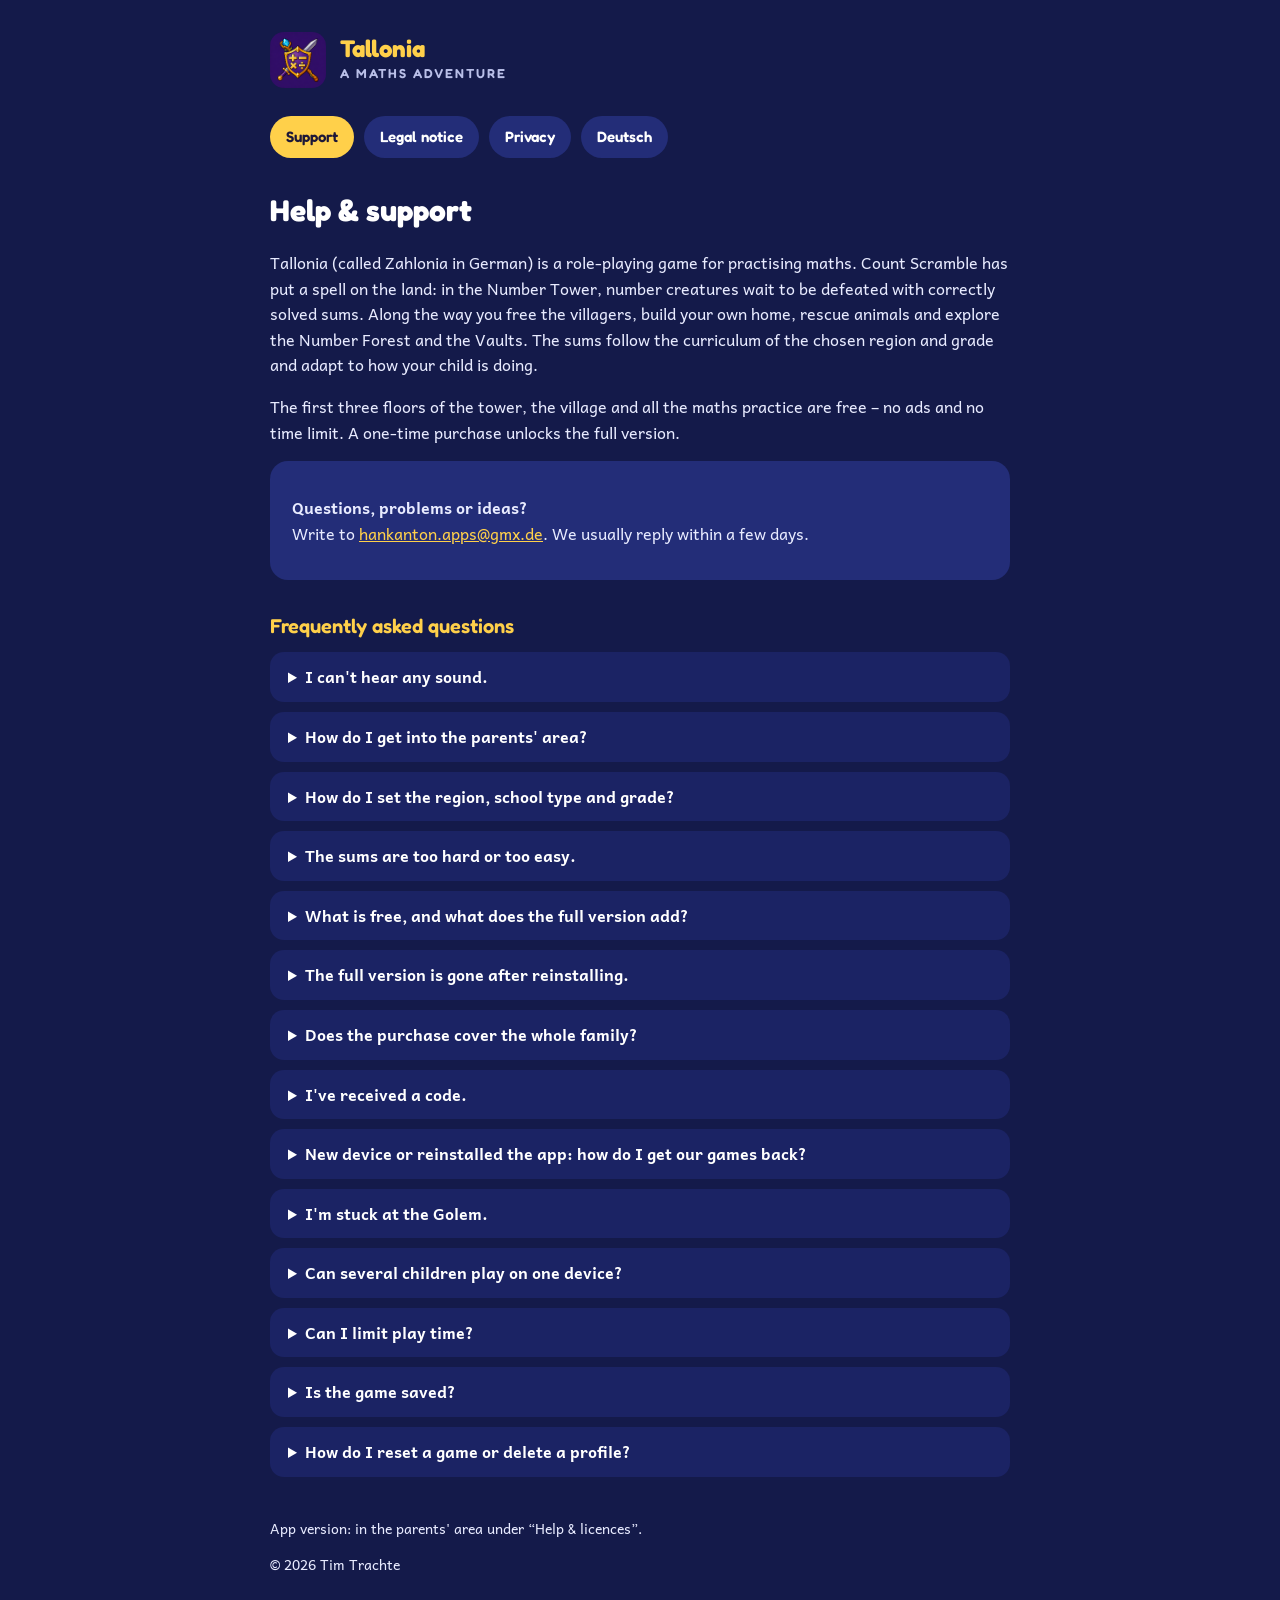
==== en/index.html @ e66a1f91 "Datenschutz und Support: iCloud-Sicherung und Kauf der Vollversion, neue Hilfe-Fragen, englische Sei" ====
<!doctype html>
<html lang="en">
<head>
  <meta charset="utf-8">
  <meta name="viewport" content="width=device-width, initial-scale=1">
  <title>Support – Tallonia: A Maths Adventure</title>
  <link rel="icon" href="../icons/icon-192.png">
  <link rel="stylesheet" href="../fonts.css">
  <link rel="stylesheet" href="../style.css">
</head>
<body>
<div class="wrap">
  <header>
    <img src="../icons/logo-256.png" alt="">
    <div><div class="t">Tallonia</div><div class="s">A Maths Adventure</div></div>
  </header>
  <nav>
    <a href="index.html" class="on">Support</a>
    <a href="legal-notice.html">Legal notice</a>
    <a href="privacy.html">Privacy</a>
    <a href="../index.html" lang="de">Deutsch</a>
  </nav>

  <h1>Help &amp; support</h1>
  <p>Tallonia (called Zahlonia in German) is a role-playing game for practising maths. Count Scramble has put a spell on the land: in the Number Tower, number creatures wait to be defeated with correctly solved sums. Along the way you free the villagers, build your own home, rescue animals and explore the Number Forest and the Vaults. The sums follow the curriculum of the chosen region and grade and adapt to how your child is doing.</p>
  <p>The first three floors of the tower, the village and all the maths practice are free – no ads and no time limit. A one-time purchase unlocks the full version.</p>

  <div class="card">
    <p><strong>Questions, problems or ideas?</strong><br>
    Write to <a href="mailto:hankanton.apps@gmx.de">hankanton.apps@gmx.de</a>. We usually reply within a few days.</p>
  </div>

  <h2>Frequently asked questions</h2>
  <details><summary>I can't hear any sound.</summary><p>Tallonia plays sound even in silent mode, like music and video apps. Check the device volume (volume buttons) and the sliders for music, sounds and voices under Settings in the game. To make the game quieter or mute it, use the volume buttons or the settings. If it still stays silent, please tell us which device and iOS version you are using.</p></details>
  <details><summary>How do I get into the parents' area?</summary><p>Tap “For parents” in the settings. A number is shown as a word; type it in as digits. You can also set your own parent PIN.</p></details>
  <details><summary>How do I set the region, school type and grade?</summary><p>In the parents' area under “Play mode &amp; grade”. The curricula of all German federal states, Austria, the German-speaking and bilingual Swiss cantons, Liechtenstein and South Tyrol are included (the game is in English, the curricula are those of these regions). If you follow a different curriculum, choose “By Level” instead. Under “General”, “We're currently on…” lets you say which topic is being covered at school right now; that topic then comes up more often.</p></details>
  <details><summary>The sums are too hard or too easy.</summary><p>The game adapts to your child's progress: what is still shaky comes up more often, and after a mistake the same kind of sum soon returns with new numbers. If your child is ahead or wants to revise, choose “By Level” instead of “By My School” in the parents' area under “Play mode &amp; grade”. Under “General” you can also set how strong the creatures are; this does not change the sums themselves. “Progress” shows which topics are already secure.</p></details>
  <details><summary>What is free, and what does the full version add?</summary><p>Floors 1 to 3 of the tower, the village and the maths for every grade are free, with no ads and no time limit. The full version unlocks floors 4 to 10, the Number Forest, the Vaults, all animals and the upgrades for the village and your home. It is a one-time purchase, not a subscription. It can only be bought in the parents' area under “Full version”; there is no buy button in the game itself. The app shows the current price there, straight from the App Store.</p></details>
  <details><summary>The full version is gone after reinstalling.</summary><p>In the parents' area under “Full version”, tap “Restore purchases”. The device must be signed in with the same Apple Account that made the purchase. Usually the full version also comes back by itself when the app starts.</p></details>
  <details><summary>Does the purchase cover the whole family?</summary><p>Yes. The full version applies to all players on the device and, through Apple's Family Sharing, on your family's devices too. If “Ask to Buy” is turned on for a child's account, the purchase waits until a parent approves it; after that the full version appears by itself.</p></details>
  <details><summary>I've received a code.</summary><p>In the parents' area under “Full version”, tap “Redeem code”. Alternatively, tap your profile picture in the App Store and choose “Redeem Gift Card or Code”.</p></details>
  <details><summary>New device or reinstalled the app: how do I get our games back?</summary><p>Tallonia backs up the games to your family's iCloud account if iCloud is turned on on the device. On first launch on the new device, the app asks “Saved games found in iCloud”; tap “Restore” to continue from the last backup. Later you can do this in the parents' area under “General” → “Backup” → “Restore from iCloud…”. The backup is not a live sync: if you play on two devices in turn, each keeps its own games, and iCloud always holds the backup of the device that backed up last.</p></details>
  <details><summary>I'm stuck at the Golem.</summary><p>With gold and ore you can improve your weapon and armour at the smithy, and the herb shop sells potions. Both make the fight easier. Solving lots of sums correctly also makes you stronger over time.</p></details>
  <details><summary>Can several children play on one device?</summary><p>Yes. Up to six children each get their own profile with their own grade, and each child can have up to three games with their own hero. You manage this in the parents' area under “Players”.</p></details>
  <details><summary>Can I limit play time?</summary><p>Yes, in the parents' area under “Play time”: a limit per day, optionally different at weekends. When time is up, the game ends in a friendly way and saves. You can extend the time for one day.</p></details>
  <details><summary>Is the game saved?</summary><p>Yes, continuously on the device and also as a backup in your family's iCloud account (can be turned off in the parents' area under “General” → “Backup”). You can stop at any time with “Take a break” in the menu; next time it carries on from the same spot.</p></details>
  <details><summary>How do I reset a game or delete a profile?</summary><p>In the parents' area: “General” → “Reset game…”, and a child together with their games under “Players”. For safety, deleting has to be held down for three seconds.</p></details>

  <footer>
    <p>App version: in the parents' area under “Help &amp; licences”.</p>
    <p>© 2026 Tim Trachte</p>
  </footer>
</div>
</body>
</html>
---- fonts.css ----
/* Schriften lokal (keine Verbindung zu Google) – dieselben wie im Spiel, SIL Open Font License 1.1 */
@font-face {
  font-family: 'Fredoka';
  font-style: normal;
  font-weight: 300 700;
  font-display: swap;
  src: url(fonts/Fredoka-Variabel.ttf) format('truetype');
}
@font-face {
  font-family: 'Andika';
  font-style: normal;
  font-weight: 400;
  font-display: swap;
  src: url(fonts/Andika-Regular.ttf) format('truetype');
}
@font-face {
  font-family: 'Andika';
  font-style: normal;
  font-weight: 700;
  font-display: swap;
  src: url(fonts/Andika-Bold.ttf) format('truetype');
}
---- style.css ----
/* Farben aus dem Spiel (Menü „Zahlonia-Nacht“) */
:root { --bg: #141a4a; --panel: #232d78; --panel2: #1b2364; --text: #ffffff; --muted: #b9bfe8; --gold: #ffd04a; --ink: #1d1838; }
* { box-sizing: border-box; }
body { margin: 0; background: var(--bg); color: var(--text); font-family: 'Andika', system-ui, -apple-system, sans-serif; line-height: 1.6; }
.wrap { max-width: 780px; margin: 0 auto; padding: 32px 20px 60px; }
header { display: flex; align-items: center; gap: 14px; margin-bottom: 28px; }
header img { width: 56px; height: 56px; border-radius: 14px; }
header .t { font-family: 'Fredoka', 'Arial Rounded MT Bold', sans-serif; font-weight: 700; font-size: 24px; line-height: 1.1; color: var(--gold); }
header .s { color: var(--muted); font-family: 'Fredoka', sans-serif; font-size: 13px; font-weight: 600; letter-spacing: 2px; text-transform: uppercase; }
nav { display: flex; gap: 10px; flex-wrap: wrap; margin-bottom: 28px; }
nav a { background: var(--panel); color: var(--text); text-decoration: none; padding: 9px 16px; border-radius: 999px; font-family: 'Fredoka', sans-serif; font-weight: 600; font-size: 15px; }
nav a.on { background: var(--gold); color: var(--ink); }
h1 { font-family: 'Fredoka', 'Arial Rounded MT Bold', sans-serif; font-weight: 700; font-size: 30px; margin: 0 0 16px; text-wrap: balance; }
h2 { font-family: 'Fredoka', sans-serif; font-size: 20px; font-weight: 600; margin: 30px 0 8px; color: var(--gold); }
h3 { font-size: 16px; font-weight: 700; margin: 20px 0 6px; }
p, li { color: #e8ebff; }
a { color: var(--gold); }
strong { font-weight: 700; }
.card { background: var(--panel); border-radius: 18px; padding: 18px 22px; margin: 14px 0; }
.muted { color: var(--muted); font-size: 14px; }
footer { margin-top: 40px; color: var(--muted); font-size: 14px; }
details { background: var(--panel2); border-radius: 14px; padding: 12px 18px; margin: 10px 0; }
summary { font-weight: 700; cursor: pointer; }
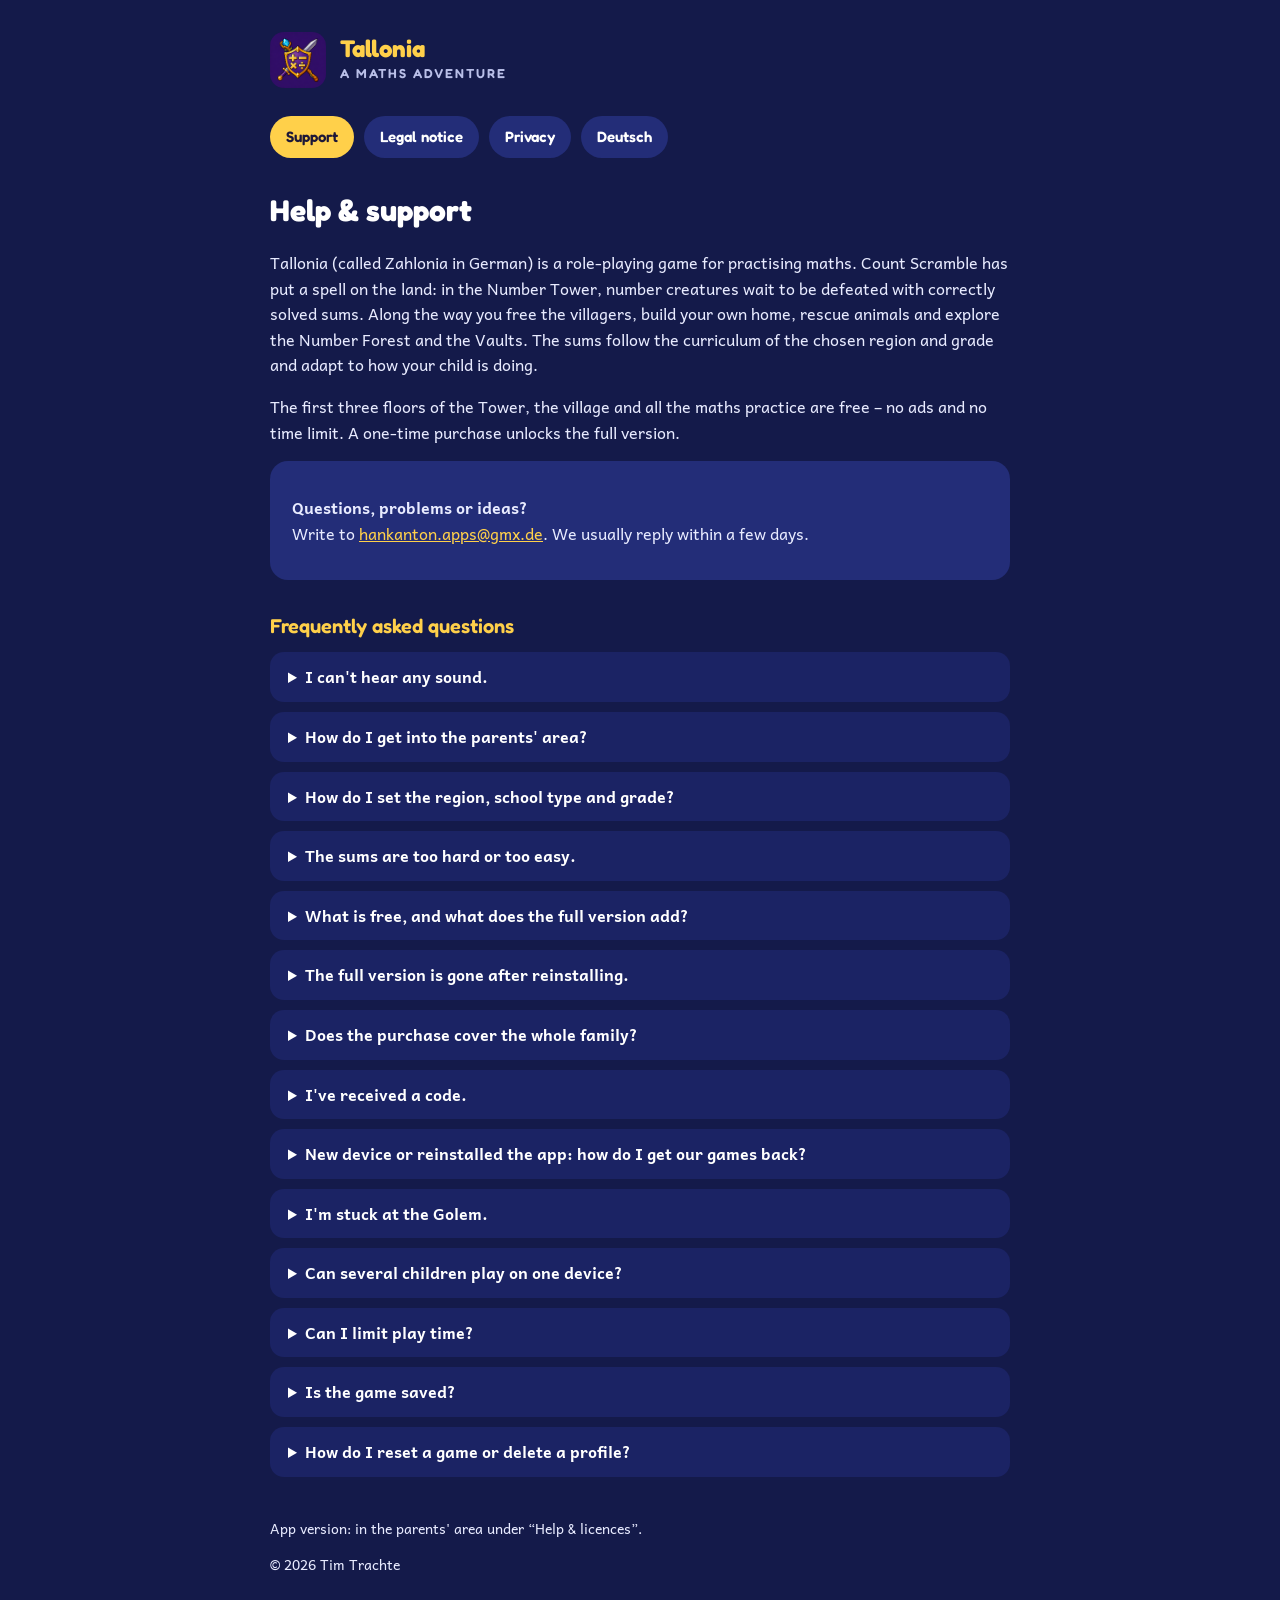
==== commit ef310aed: "Datenschutz und Support: Sicherung in iCloud im Apple Account des Geräts (statt „der Familie“), Appl" ====
--- a/en/index.html
+++ b/en/index.html
@@ -23,7 +23,7 @@
 
   <h1>Help &amp; support</h1>
   <p>Tallonia (called Zahlonia in German) is a role-playing game for practising maths. Count Scramble has put a spell on the land: in the Number Tower, number creatures wait to be defeated with correctly solved sums. Along the way you free the villagers, build your own home, rescue animals and explore the Number Forest and the Vaults. The sums follow the curriculum of the chosen region and grade and adapt to how your child is doing.</p>
-  <p>The first three floors of the tower, the village and all the maths practice are free – no ads and no time limit. A one-time purchase unlocks the full version.</p>
+  <p>The first three floors of the Tower, the village and all the maths practice are free – no ads and no time limit. A one-time purchase unlocks the full version.</p>
 
   <div class="card">
     <p><strong>Questions, problems or ideas?</strong><br>
@@ -35,15 +35,15 @@
   <details><summary>How do I get into the parents' area?</summary><p>Tap “For parents” in the settings. A number is shown as a word; type it in as digits. You can also set your own parent PIN.</p></details>
   <details><summary>How do I set the region, school type and grade?</summary><p>In the parents' area under “Play mode &amp; grade”. The curricula of all German federal states, Austria, the German-speaking and bilingual Swiss cantons, Liechtenstein and South Tyrol are included (the game is in English, the curricula are those of these regions). If you follow a different curriculum, choose “By Level” instead. Under “General”, “We're currently on…” lets you say which topic is being covered at school right now; that topic then comes up more often.</p></details>
   <details><summary>The sums are too hard or too easy.</summary><p>The game adapts to your child's progress: what is still shaky comes up more often, and after a mistake the same kind of sum soon returns with new numbers. If your child is ahead or wants to revise, choose “By Level” instead of “By My School” in the parents' area under “Play mode &amp; grade”. Under “General” you can also set how strong the creatures are; this does not change the sums themselves. “Progress” shows which topics are already secure.</p></details>
-  <details><summary>What is free, and what does the full version add?</summary><p>Floors 1 to 3 of the tower, the village and the maths for every grade are free, with no ads and no time limit. The full version unlocks floors 4 to 10, the Number Forest, the Vaults, all animals and the upgrades for the village and your home. It is a one-time purchase, not a subscription. It can only be bought in the parents' area under “Full version”; there is no buy button in the game itself. The app shows the current price there, straight from the App Store.</p></details>
+  <details><summary>What is free, and what does the full version add?</summary><p>Floors 1 to 3 of the Tower, the village and the maths for every grade are free, with no ads and no time limit. The full version unlocks Floors 4 to 10, the Number Forest, the Vaults, all animals and the upgrades for the village and your home. It is a one-time purchase, not a subscription. It can only be bought in the parents' area under “Full version”; there is no buy button in the game itself. The app shows the current price there, straight from the App Store.</p></details>
   <details><summary>The full version is gone after reinstalling.</summary><p>In the parents' area under “Full version”, tap “Restore purchases”. The device must be signed in with the same Apple Account that made the purchase. Usually the full version also comes back by itself when the app starts.</p></details>
   <details><summary>Does the purchase cover the whole family?</summary><p>Yes. The full version applies to all players on the device and, through Apple's Family Sharing, on your family's devices too. If “Ask to Buy” is turned on for a child's account, the purchase waits until a parent approves it; after that the full version appears by itself.</p></details>
   <details><summary>I've received a code.</summary><p>In the parents' area under “Full version”, tap “Redeem code”. Alternatively, tap your profile picture in the App Store and choose “Redeem Gift Card or Code”.</p></details>
-  <details><summary>New device or reinstalled the app: how do I get our games back?</summary><p>Tallonia backs up the games to your family's iCloud account if iCloud is turned on on the device. On first launch on the new device, the app asks “Saved games found in iCloud”; tap “Restore” to continue from the last backup. Later you can do this in the parents' area under “General” → “Backup” → “Restore from iCloud…”. The backup is not a live sync: if you play on two devices in turn, each keeps its own games, and iCloud always holds the backup of the device that backed up last.</p></details>
-  <details><summary>I'm stuck at the Golem.</summary><p>With gold and ore you can improve your weapon and armour at the smithy, and the herb shop sells potions. Both make the fight easier. Solving lots of sums correctly also makes you stronger over time.</p></details>
+  <details><summary>New device or reinstalled the app: how do I get our games back?</summary><p>Tallonia backs up the games to iCloud, in the Apple Account signed in on the device, if iCloud is turned on there. The new device must be signed in with the same Apple Account. On first launch on the new device, the app asks “Saved games found in iCloud”; tap “Restore” to continue from the last backup. Later you can do this in the parents' area under “General” → “Backup” → “Restore from iCloud…”. The backup is not a live sync: if you play on two devices in turn, each keeps its own games, and iCloud always holds the backup of the device that backed up last.</p></details>
+  <details><summary>I'm stuck at the Golem.</summary><p>With gold and ore you can improve your weapon and armour at the Forge, and the Herb Shop sells potions. Both make the fight easier. Solving lots of sums correctly also makes you stronger over time.</p></details>
   <details><summary>Can several children play on one device?</summary><p>Yes. Up to six children each get their own profile with their own grade, and each child can have up to three games with their own hero. You manage this in the parents' area under “Players”.</p></details>
   <details><summary>Can I limit play time?</summary><p>Yes, in the parents' area under “Play time”: a limit per day, optionally different at weekends. When time is up, the game ends in a friendly way and saves. You can extend the time for one day.</p></details>
-  <details><summary>Is the game saved?</summary><p>Yes, continuously on the device and also as a backup in your family's iCloud account (can be turned off in the parents' area under “General” → “Backup”). You can stop at any time with “Take a break” in the menu; next time it carries on from the same spot.</p></details>
+  <details><summary>Is the game saved?</summary><p>Yes, continuously on the device and also as a backup in iCloud, in the Apple Account on the device (can be turned off in the parents' area under “General” → “Backup”; “Delete iCloud backup…” there removes an existing copy). You can stop at any time with “Take a break” in the menu; next time it carries on from the same spot.</p></details>
   <details><summary>How do I reset a game or delete a profile?</summary><p>In the parents' area: “General” → “Reset game…”, and a child together with their games under “Players”. For safety, deleting has to be held down for three seconds.</p></details>
 
   <footer>
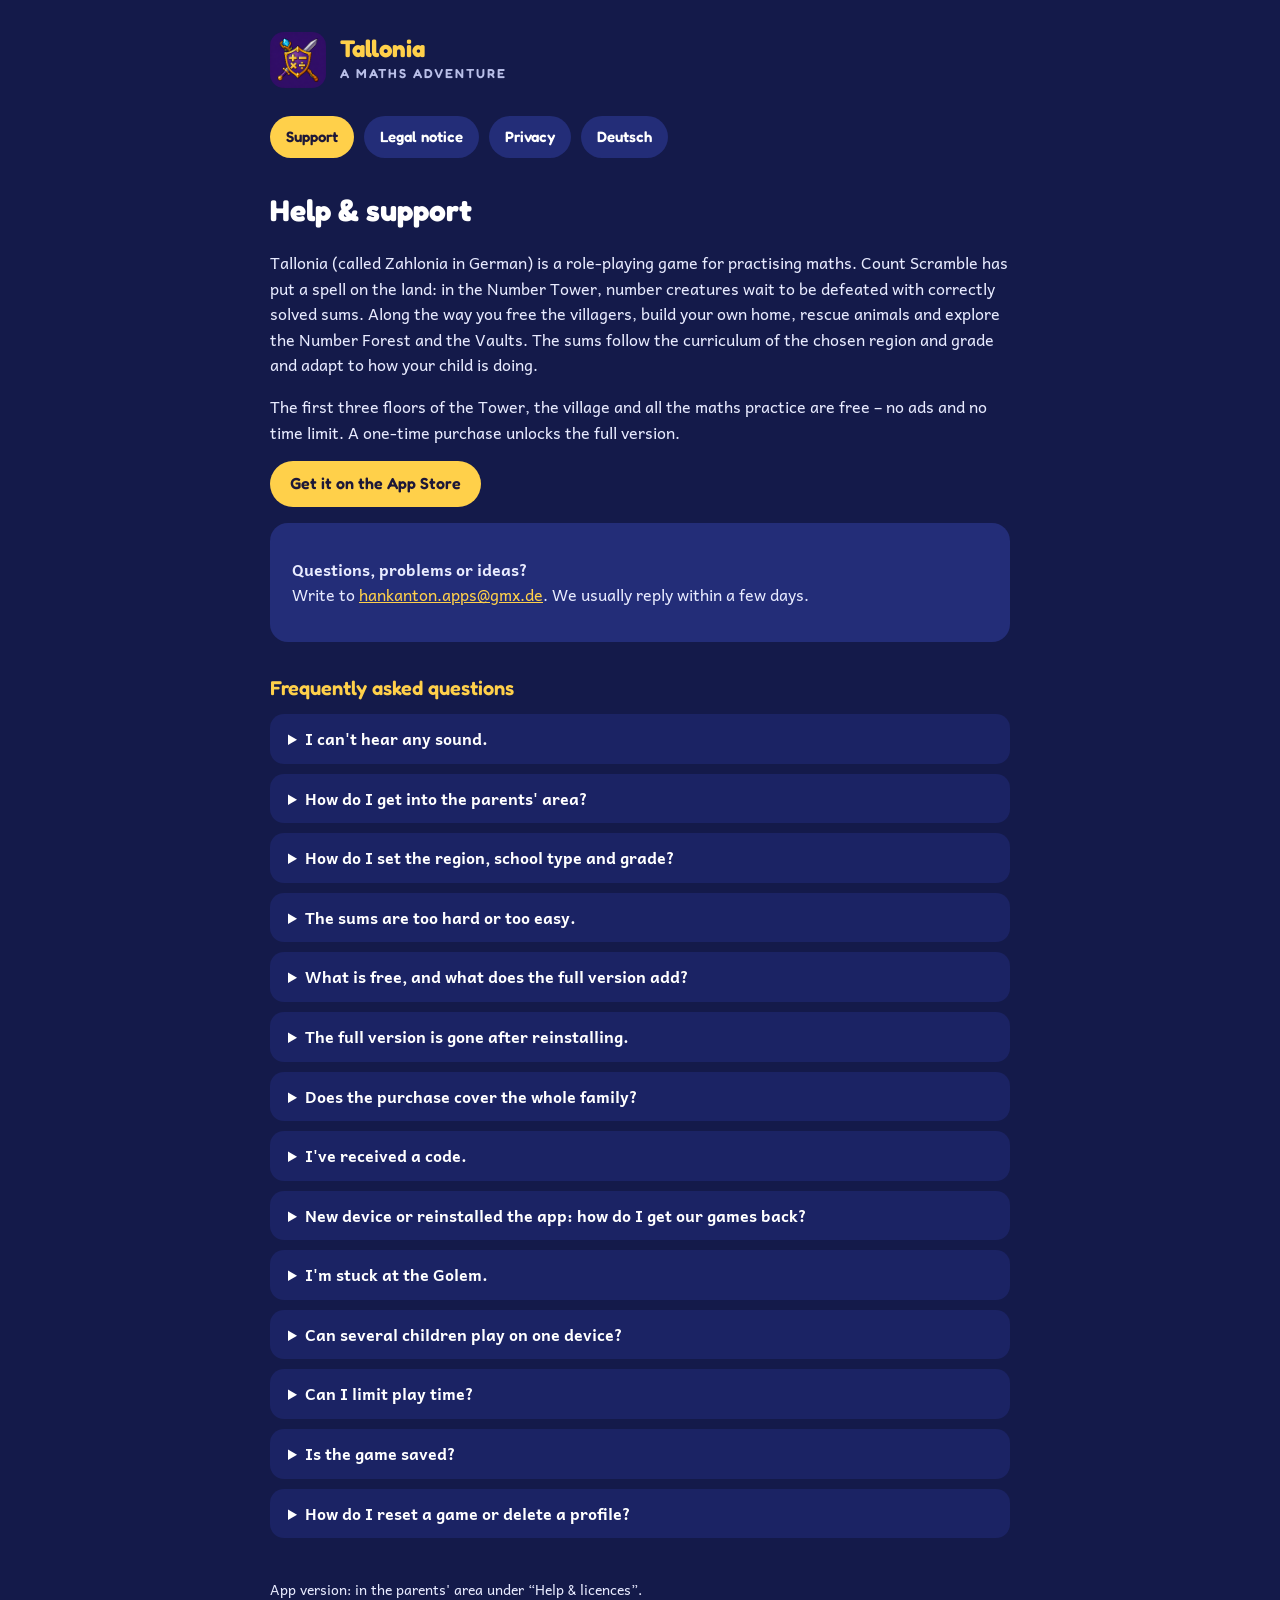
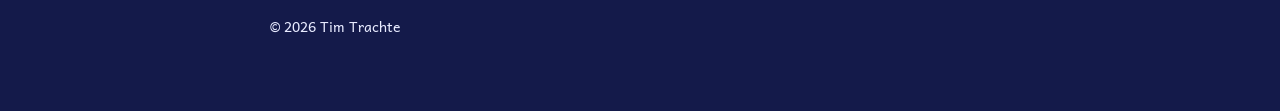
==== commit 6f0dafc2: "App-Store-Link auf der Startseite (DE und EN) Co-Authored-By: Claude Opus 5.5 <noreply@anthropic.com" ====
--- a/en/index.html
+++ b/en/index.html
@@ -24,6 +24,7 @@
   <h1>Help &amp; support</h1>
   <p>Tallonia (called Zahlonia in German) is a role-playing game for practising maths. Count Scramble has put a spell on the land: in the Number Tower, number creatures wait to be defeated with correctly solved sums. Along the way you free the villagers, build your own home, rescue animals and explore the Number Forest and the Vaults. The sums follow the curriculum of the chosen region and grade and adapt to how your child is doing.</p>
   <p>The first three floors of the Tower, the village and all the maths practice are free – no ads and no time limit. A one-time purchase unlocks the full version.</p>
+  <p><a class="laden" href="https://apps.apple.com/app/id6821342129">Get it on the App Store</a></p>
 
   <div class="card">
     <p><strong>Questions, problems or ideas?</strong><br>
@@ -36,15 +37,15 @@
   <details><summary>How do I set the region, school type and grade?</summary><p>In the parents' area under “Play mode &amp; grade”. The curricula of all German federal states, Austria, the German-speaking and bilingual Swiss cantons, Liechtenstein and South Tyrol are included (the game is in English, the curricula are those of these regions). If you follow a different curriculum, choose “By Level” instead. Under “General”, “We're currently on…” lets you say which topic is being covered at school right now; that topic then comes up more often.</p></details>
   <details><summary>The sums are too hard or too easy.</summary><p>The game adapts to your child's progress: what is still shaky comes up more often, and after a mistake the same kind of sum soon returns with new numbers. If your child is ahead or wants to revise, choose “By Level” instead of “By My School” in the parents' area under “Play mode &amp; grade”. Under “General” you can also set how strong the creatures are; this does not change the sums themselves. “Progress” shows which topics are already secure.</p></details>
   <details><summary>What is free, and what does the full version add?</summary><p>Floors 1 to 3 of the Tower, the village and the maths for every grade are free, with no ads and no time limit. The full version unlocks Floors 4 to 10, the Number Forest, the Vaults, all animals and the upgrades for the village and your home. It is a one-time purchase, not a subscription. It can only be bought in the parents' area under “Full version”; there is no buy button in the game itself. The app shows the current price there, straight from the App Store.</p></details>
-  <details><summary>The full version is gone after reinstalling.</summary><p>In the parents' area under “Full version”, tap “Restore purchases”. The device must be signed in with the same Apple Account that made the purchase. Usually the full version also comes back by itself when the app starts.</p></details>
-  <details><summary>Does the purchase cover the whole family?</summary><p>Yes. The full version applies to all players on the device and, through Apple's Family Sharing, on your family's devices too. If “Ask to Buy” is turned on for a child's account, the purchase waits until a parent approves it; after that the full version appears by itself.</p></details>
-  <details><summary>I've received a code.</summary><p>In the parents' area under “Full version”, tap “Redeem code”. Alternatively, tap your profile picture in the App Store and choose “Redeem Gift Card or Code”.</p></details>
-  <details><summary>New device or reinstalled the app: how do I get our games back?</summary><p>Tallonia backs up the games to iCloud, in the Apple Account signed in on the device, if iCloud is turned on there. The new device must be signed in with the same Apple Account. On first launch on the new device, the app asks “Saved games found in iCloud”; tap “Restore” to continue from the last backup. Later you can do this in the parents' area under “General” → “Backup” → “Restore from iCloud…”. The backup is not a live sync: if you play on two devices in turn, each keeps its own games, and iCloud always holds the backup of the device that backed up last.</p></details>
+  <details><summary>The full version is gone after reinstalling.</summary><p>In the parents' area under “Full version”, tap “Restore purchases”. The device must be signed in with the same Apple Account that made the purchase. Usually the full version also comes back by itself when the app starts. On Android the same applies, with the Google account that was used to buy in the Play Store.</p></details>
+  <details><summary>Does the purchase cover the whole family?</summary><p>Yes. The full version applies to all players on the device and, through Apple's Family Sharing, on your family's devices too. If “Ask to Buy” is turned on for a child's account, the purchase waits until a parent approves it; after that the full version appears by itself. On Android, the full version applies to all players on the device and on other Android devices with the same Google account; Google Play Family Library does not share in-app purchases. If a purchase needs approval in Family Link, it waits in the same way until approved.</p></details>
+  <details><summary>I've received a code.</summary><p>In the parents' area under “Full version”, tap “Redeem code”. Alternatively, tap your profile picture in the App Store and choose “Redeem Gift Card or Code”. On Android, “Redeem code” opens the Play Store; alternatively, tap your profile picture there and choose “Payments &amp; subscriptions” › “Redeem gift code”.</p></details>
+  <details><summary>New device or reinstalled the app: how do I get our games back?</summary><p>Tallonia backs up the games to iCloud, in the Apple Account signed in on the device, if iCloud is turned on there. The new device must be signed in with the same Apple Account. On first launch on the new device, the app asks “Saved games found in iCloud”; tap “Restore” to continue from the last backup. Later you can do this in the parents' area under “General” › “Backup” › “Restore from iCloud…”. The backup is not a live sync: if you play on two devices in turn, each keeps its own games, and iCloud always holds the backup of the device that backed up last. On Android, Android itself does the backup: about once a day, encrypted, in the Google account on the device, if device backup is on and the device has a screen lock. If a new device is set up from this backup or Tallonia is reinstalled, the games are back by themselves – without asking.</p></details>
   <details><summary>I'm stuck at the Golem.</summary><p>With gold and ore you can improve your weapon and armour at the Forge, and the Herb Shop sells potions. Both make the fight easier. Solving lots of sums correctly also makes you stronger over time.</p></details>
   <details><summary>Can several children play on one device?</summary><p>Yes. Up to six children each get their own profile with their own grade, and each child can have up to three games with their own hero. You manage this in the parents' area under “Players”.</p></details>
   <details><summary>Can I limit play time?</summary><p>Yes, in the parents' area under “Play time”: a limit per day, optionally different at weekends. When time is up, the game ends in a friendly way and saves. You can extend the time for one day.</p></details>
-  <details><summary>Is the game saved?</summary><p>Yes, continuously on the device and also as a backup in iCloud, in the Apple Account on the device (can be turned off in the parents' area under “General” → “Backup”; “Delete iCloud backup…” there removes an existing copy). You can stop at any time with “Take a break” in the menu; next time it carries on from the same spot.</p></details>
-  <details><summary>How do I reset a game or delete a profile?</summary><p>In the parents' area: “General” → “Reset game…”, and a child together with their games under “Players”. For safety, deleting has to be held down for three seconds.</p></details>
+  <details><summary>Is the game saved?</summary><p>Yes, continuously on the device and also as a backup in iCloud, in the Apple Account on the device (can be turned off in the parents' area under “General” › “Backup”; “Delete iCloud backup…” there removes an existing copy). You can stop at any time with “Take a break” in the menu; next time it carries on from the same spot. On Android, instead of iCloud, in the device backup of the Google account (switch “Backup to Google account” in the same place).</p></details>
+  <details><summary>How do I reset a game or delete a profile?</summary><p>In the parents' area: “General” › “Reset game…”, and a child together with their games under “Players”. For safety, deleting has to be held down for three seconds.</p></details>
 
   <footer>
     <p>App version: in the parents' area under “Help &amp; licences”.</p>
--- a/style.css
+++ b/style.css
@@ -17,6 +17,7 @@
 a { color: var(--gold); }
 strong { font-weight: 700; }
 .card { background: var(--panel); border-radius: 18px; padding: 18px 22px; margin: 14px 0; }
+.laden { display: inline-block; background: var(--gold); color: var(--ink); text-decoration: none; padding: 10px 20px; border-radius: 999px; font-family: 'Fredoka', sans-serif; font-weight: 600; font-size: 16px; }
 .muted { color: var(--muted); font-size: 14px; }
 footer { margin-top: 40px; color: var(--muted); font-size: 14px; }
 details { background: var(--panel2); border-radius: 14px; padding: 12px 18px; margin: 10px 0; }
